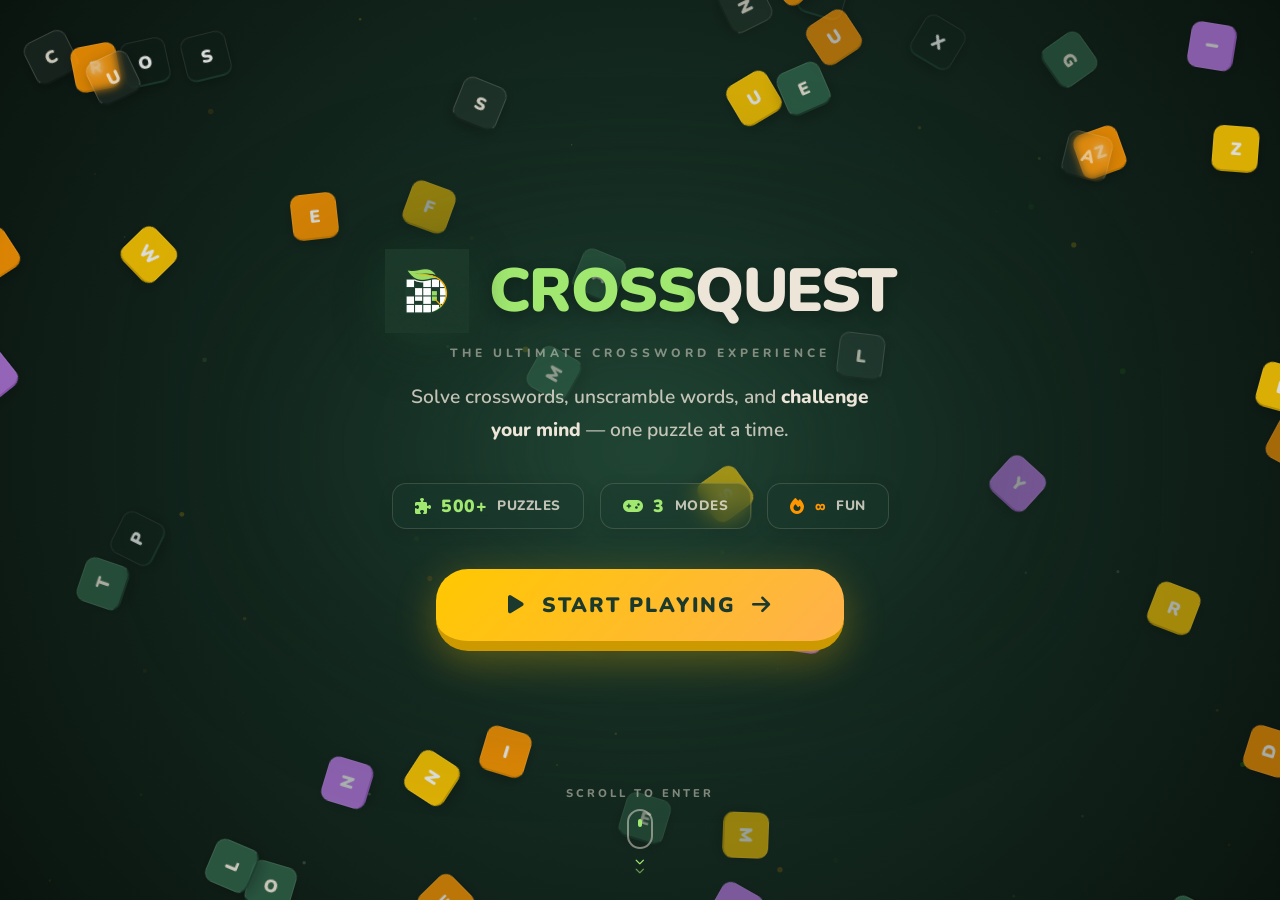
==== index.html @ 6de858f9 "Add files via upload" ====
<!doctype html>
<!-- File guide: Landing entry page with animated background and CTA to open the app dashboard. -->
<html lang="en">
<head>
  <meta charset="UTF-8" />
  <meta name="viewport" content="width=device-width, initial-scale=1.0" />
  <title>CrossQuest — Puzzle Your Mind</title>
  <meta name="description" content="CrossQuest: The ultimate crossword puzzle experience." />
  <link rel="preconnect" href="https://fonts.googleapis.com" />
  <link rel="preconnect" href="https://fonts.gstatic.com" crossorigin />
  <link href="https://fonts.googleapis.com/css2?family=Nunito:wght@400;500;600;700;800;900&display=swap" rel="stylesheet" />
  <link rel="stylesheet" href="https://cdnjs.cloudflare.com/ajax/libs/font-awesome/6.4.0/css/all.min.css" />
  <link rel="stylesheet" href="landing.css" />
</head>
<body>

  <!-- Crossword Tile Background -->
  <div id="tileLayer"></div>

  <!-- Sparkle Particles -->
  <canvas id="sparkleCanvas"></canvas>

  <!-- Radial Glow for Readability -->
  <div class="center-glow"></div>

  <!-- Content -->
  <div class="landing-overlay">
    <div class="landing-inner">

      <div class="landing-logo">
        <div class="logo-icon"></div>
        <div class="logo-text"><span class="green">Cross</span>Quest</div>
      </div>

      <p class="landing-subtitle">The Ultimate Crossword Experience</p>

      <p class="landing-tagline">
        Solve crosswords, unscramble words, and <strong>challenge your mind</strong> — one puzzle at a time.
      </p>

      <div class="landing-stats">
        <div class="stat-pill green"><i class="fa-solid fa-puzzle-piece"></i> <span class="sn">500+</span> Puzzles</div>
        <div class="stat-pill blue"><i class="fa-solid fa-gamepad"></i> <span class="sn">3</span> Modes</div>
        <div class="stat-pill orange"><i class="fa-solid fa-fire"></i> <span class="sn">∞</span> Fun</div>
      </div>

      <a href="home.html" class="enter-btn" id="enterBtn">
        <i class="fa-solid fa-play play-i"></i> Start Playing <i class="fa-solid fa-arrow-right arr"></i>
      </a>

    </div>
  </div>

  <!-- Scroll Indicator -->
  <div class="scroll-indicator">
    <span class="scroll-text">Scroll to enter</span>
    <div class="scroll-mouse"></div>
    <div class="scroll-arrows">
      <i class="fa-solid fa-chevron-down"></i>
      <i class="fa-solid fa-chevron-down"></i>
    </div>
  </div>

</body>
</html>
<script src="script.js"></script>
---- landing.css ----
/* ===================================================
   LANDING PAGE STYLES — landing.css
   CrossQuest Landing Page
   =================================================== */
/* File guide: Styles for the animated landing experience (tiles, glow, hero text, and entry button). */

*, *::before, *::after {
  margin: 0;
  padding: 0;
  box-sizing: border-box;
}

:root {
  --green: #2D5E45;
  --green-dark: #1B3A2D;
  --green-accent: #A0E870;
  --green-accent-dark: #8BD45C;
  --orange: #FF9600;
  --orange-dark: #E08600;
  --yellow: #FFC800;
  --purple: #CE82FF;
  --purple-dark: #B366E2;
  
  --bg-dark: #0A140F;
  --bg-forest: #1B3A2D;
  --bg-page: radial-gradient(circle at center, #1B3A2D 0%, #0A140F 100%);
  
  --cream: #EDE6D8;
  --cream-dim: rgba(237, 230, 216, 0.7);
  --border-color: rgba(200, 189, 168, 0.2);
  --glass-bg: rgba(27, 58, 45, 0.4);
  --glass-border: rgba(237, 230, 216, 0.15);
  
  --text-primary: #EDE6D8;
  --text-secondary: rgba(237, 230, 216, 0.8);
  --text-tertiary: rgba(237, 230, 216, 0.5);
  --font-main: "Nunito", sans-serif;
  --shadow-premium: 0 12px 40px rgba(0, 0, 0, 0.4);
}

html, body {
  width: 100%;
  height: 100%;
  overflow: hidden;
  font-family: var(--font-main);
  -webkit-font-smoothing: antialiased;
  background: var(--bg-dark);
  background-image: var(--bg-page);
  color: var(--text-primary);
}

/* ===== TILE LAYER ===== */
#tileLayer {
  position: fixed;
  inset: 0;
  z-index: 1;
  pointer-events: none;
}

.tile {
  position: absolute;
  left: 0;
  top: 0;
  width: 46px;
  height: 46px;
  border-radius: 10px;
  display: flex;
  align-items: center;
  justify-content: center;
  font-weight: 900;
  font-family: var(--font-main);
  font-size: 1.1rem;
  text-transform: uppercase;
  opacity: 0;
  will-change: transform;
  pointer-events: auto;
  cursor: grab;
  box-shadow: 0 2px 6px rgba(0, 0, 0, .05);
  transition: opacity .8s ease;
  user-select: none;
  -webkit-user-select: none;
}

.tile.visible {
  opacity: var(--tile-opacity, 0.7);
  box-shadow: 0 4px 15px rgba(0, 0, 0, 0.3);
}

.tile.dragging {
  cursor: grabbing;
  z-index: 100;
  opacity: 1 !important;
  filter: brightness(1.2) drop-shadow(0 0 25px rgba(160, 232, 112, 0.4));
  transition: none !important;
}

.tile:hover:not(.dragging) {
  filter: brightness(1.15) drop-shadow(0 0 10px rgba(160, 232, 112, 0.2));
  z-index: 5;
}

.tile.t-green  { background: var(--green);  color: var(--cream); border: 1px solid rgba(255,255,255,0.1);  border-bottom: 2.5px solid var(--green-dark); }
.tile.t-blue   { background: var(--green-vibrant);   color: #fff; border: 1px solid rgba(255,255,255,0.1);   border-bottom: 2.5px solid var(--green-dark); }
.tile.t-orange { background: var(--orange);  color: #fff; border: 1px solid rgba(255,255,255,0.1); border-bottom: 2.5px solid var(--orange-dark); }
.tile.t-purple { background: var(--purple);  color: #fff; border: 1px solid rgba(255,255,255,0.1); border-bottom: 2.5px solid var(--purple-dark); }
.tile.t-yellow { background: var(--yellow);  color: #fff; border: 1px solid rgba(255,255,255,0.1); border-bottom: 2.5px solid #D4A600; }
.tile.t-white  { background: rgba(255,255,255,0.05); color: var(--cream); border: 1px solid rgba(237, 230, 216, 0.2); border-bottom: 2.5px solid rgba(0,0,0,0.3); backdrop-filter: blur(4px); }

/* ===== SPARKLE CANVAS ===== */
#sparkleCanvas {
  position: fixed;
  inset: 0;
  z-index: 2;
  pointer-events: none;
}

/* ===== CENTER GLOW ===== */
.center-glow {
  position: fixed;
  z-index: 3;
  pointer-events: none;
  top: 50%;
  left: 50%;
  transform: translate(-50%, -50%);
  width: 900px;
  height: 600px;
  background: radial-gradient(
    ellipse at center,
    rgba(45, 94, 69, 0.4) 0%,
    rgba(27, 58, 45, 0.25) 35%,
    rgba(10, 20, 15, 0.1) 65%,
    transparent 85%
  );
  filter: blur(40px);
}

/* ===== CONTENT OVERLAY ===== */
.landing-overlay {
  position: fixed;
  inset: 0;
  z-index: 10;
  display: flex;
  flex-direction: column;
  align-items: center;
  justify-content: center;
  text-align: center;
  padding: 24px;
  pointer-events: none;
}

.landing-inner {
  pointer-events: auto;
  max-width: 560px;
  width: 100%;
}

/* ===== LOGO ===== */
.landing-logo {
  display: flex;
  align-items: center;
  justify-content: center;
  gap: 20px;
  margin-bottom: 12px;
  transform: translateY(40px) scale(.9);
  opacity: 0;
  animation: fadeUp .8s cubic-bezier(.16, 1, .3, 1) .3s forwards;
}

.logo-icon {
  width: 84px;
  height: 84px;
  background: url('logo.png') center/contain no-repeat;
  filter: drop-shadow(0 8px 16px rgba(0,0,0,0.3));
  transition: transform 0.4s cubic-bezier(0.175, 0.885, 0.32, 1.275);
  box-shadow: 0 10px 40px rgba(45, 94, 69, 0.4), 0 0 60px rgba(45, 94, 69, 0.1);
  flex-shrink: 0;
  animation: iconBounce 3s ease-in-out infinite 3s;
}
.landing-logo:hover .logo-icon {
  transform: scale(1.08) rotate(-3deg);
}

.logo-text {
  font-size: 3.8rem;
  font-weight: 900;
  text-transform: uppercase;
  letter-spacing: -1.5px;
  line-height: 1;
  color: var(--cream);
  text-shadow: 0 4px 15px rgba(0, 0, 0, 0.3);
}

.logo-text .green {
  color: #A0E870;
}

/* ===== SUBTITLE ===== */
.landing-subtitle {
  font-size: .75rem;
  font-weight: 800;
  text-transform: uppercase;
  letter-spacing: 4px;
  color: var(--text-tertiary);
  margin-bottom: 20px;
  transform: translateY(20px);
  opacity: 0;
  animation: fadeUp .5s ease .5s forwards;
}

/* ===== TAGLINE ===== */
.landing-tagline {
  font-size: 1.2rem;
  font-weight: 600;
  color: var(--text-secondary);
  line-height: 1.7;
  margin-bottom: 36px;
  max-width: 500px;
  margin-left: auto;
  margin-right: auto;
  transform: translateY(20px);
  opacity: 0;
  animation: fadeUp .6s ease .7s forwards;
}

.landing-tagline strong {
  color: var(--text-primary);
  font-weight: 800;
}

/* ===== STATS ===== */
.landing-stats {
  display: flex;
  align-items: center;
  justify-content: center;
  gap: 16px;
  margin-bottom: 40px;
  flex-wrap: wrap;
  transform: translateY(20px);
  opacity: 0;
  animation: fadeUp .6s ease .9s forwards;
}

.stat-pill {
  display: inline-flex;
  align-items: center;
  gap: 10px;
  padding: 10px 22px;
  background: var(--glass-bg);
  backdrop-filter: blur(12px);
  border: 1px solid var(--glass-border);
  border-radius: 14px;
  font-weight: 800;
  font-size: .85rem;
  color: var(--text-secondary);
  text-transform: uppercase;
  letter-spacing: .5px;
  transition: all .3s ease;
  box-shadow: 0 4px 15px rgba(0, 0, 0, 0.1);
}

.stat-pill:hover {
  transform: translateY(-4px);
  background: rgba(45, 94, 69, 0.6);
  border-color: var(--cream-dim);
  box-shadow: 0 8px 25px rgba(0, 0, 0, 0.2);
}

.stat-pill i { font-size: 1rem; }
.stat-pill.green i, .stat-pill.green .sn { color: #A0E870; }
.stat-pill.blue i, .stat-pill.blue .sn { color: var(--green-accent); }
.stat-pill.orange i, .stat-pill.orange .sn { color: var(--orange); }
.sn { font-weight: 900; font-size: 1.1rem; }

/* ===== ENTER BUTTON ===== */
.enter-btn {
  display: inline-flex;
  align-items: center;
  justify-content: center;
  gap: 16px;
  padding: 22px 72px;
  font-size: 1.3rem;
  font-weight: 900;
  font-family: var(--font-main);
  text-transform: uppercase;
  letter-spacing: 2px;
  color: #1B3A2D;
  background: linear-gradient(135deg, #FFC800 0%, #FFB347 50%, #FFC800 100%);
  background-size: 200% auto;
  border: none;
  border-bottom: 10px solid #CC9900;
  border-radius: 32px;
  cursor: pointer;
  text-decoration: none;
  position: relative;
  overflow: hidden;
  box-shadow: 0 10px 40px rgba(255, 200, 0, 0.3);
  transition: all .3s cubic-bezier(0.175, 0.885, 0.32, 1.275);
  transform: translateY(20px);
  opacity: 0;
  animation: fadeUp .6s ease 1.1s forwards, btnShimmer 4s linear infinite;
}

@keyframes btnShimmer {
  0% { background-position: 0% 50%; }
  100% { background-position: 200% 50%; }
}

.enter-btn::after {
  content: '';
  position: absolute;
  top: -50%; left: -50%; width: 200%; height: 200%;
  background: radial-gradient(circle, rgba(255,255,255,0.3) 0%, transparent 60%);
  opacity: 0;
  transition: opacity 0.3s ease;
}

.enter-btn:hover {
  transform: translateY(-8px) scale(1.05) !important;
  box-shadow: 0 15px 50px rgba(255, 200, 0, 0.5), 0 0 30px rgba(255, 200, 0, 0.2);
}

.enter-btn:hover::after { opacity: 1; }

.enter-btn:active {
  transform: translateY(2px) scale(.98) !important;
  border-bottom-width: 2px;
}

.enter-btn .arr { transition: transform .2s ease; }
.enter-btn:hover .arr { transform: translateX(6px); }
.enter-btn:hover .play-i { transform: scale(1.2); }

/* ===== SCROLL INDICATOR ===== */
.scroll-indicator {
  position: fixed;
  bottom: 24px;
  left: 50%;
  transform: translateX(-50%);
  z-index: 10;
  display: flex;
  flex-direction: column;
  align-items: center;
  gap: 8px;
  opacity: 0;
  animation: fadein .8s ease 2.5s forwards;
  pointer-events: none;
}

.scroll-text {
  font-size: .7rem;
  font-weight: 800;
  color: var(--text-tertiary);
  text-transform: uppercase;
  letter-spacing: 3px;
}

.scroll-mouse {
  width: 26px;
  height: 40px;
  border: 2px solid var(--text-tertiary);
  border-radius: 13px;
  position: relative;
}

.scroll-mouse::before {
  content: '';
  position: absolute;
  top: 8px;
  left: 50%;
  transform: translateX(-50%);
  width: 4px;
  height: 8px;
  border-radius: 2px;
  background: #A0E870;
  animation: scrollWheel 2s ease-in-out infinite;
}

.scroll-arrows {
  display: flex;
  flex-direction: column;
  align-items: center;
  gap: 0;
}

.scroll-arrows i {
  color: #A0E870;
  font-size: .6rem;
  animation: bounceD 1.5s ease-in-out infinite;
}

.scroll-arrows i:nth-child(2) {
  animation-delay: .15s;
  opacity: .6;
}

/* Fade overlay is inline on the element */

/* ===== KEYFRAMES ===== */
@keyframes fadeUp {
  to { transform: translateY(0) scale(1); opacity: 1; }
}

@keyframes iconBounce {
  0%, 100% { transform: translateY(0) rotate(0); }
  20% { transform: translateY(-6px) rotate(-4deg); }
  40% { transform: translateY(0) rotate(0); }
  60% { transform: translateY(-3px) rotate(2deg); }
  80% { transform: translateY(0) rotate(0); }
}

@keyframes shimmer {
  0% { transform: translateX(-100%); }
  100% { transform: translateX(100%); }
}

@keyframes btnGlow {
  0%, 100% { box-shadow: 0 6px 28px rgba(88, 204, 2, .35); }
  50% { box-shadow: 0 8px 40px rgba(88, 204, 2, .55), 0 0 70px rgba(88, 204, 2, .12); }
}

@keyframes fadein {
  to { opacity: 1; }
}

@keyframes bounceD {
  0%, 100% { transform: translateY(0); }
  50% { transform: translateY(4px); }
}

@keyframes scrollWheel {
  0% { opacity: 1; transform: translateX(-50%) translateY(0); }
  100% { opacity: 0; transform: translateX(-50%) translateY(12px); }
}

/* ===== RESPONSIVE ===== */
@media (max-width: 640px) {
  .logo-icon { width: 58px; height: 58px; font-size: 1.6rem; border-radius: 16px; }
  .logo-text { font-size: 2.2rem; }
  .landing-tagline { font-size: .95rem; }
  .enter-btn { padding: 16px 40px; font-size: 1rem; border-radius: 16px; }
  .tile { width: 36px; height: 36px; font-size: .85rem; border-radius: 8px; }
  .center-glow { width: 400px; height: 350px; }
}

@media (max-width: 420px) {
  .landing-logo { flex-direction: column; gap: 10px; }
  .logo-icon { width: 64px; height: 64px; font-size: 1.8rem; }
  .features-row { gap: 7px; }
  .feat-badge { padding: 7px 11px; font-size: .68rem; }
}
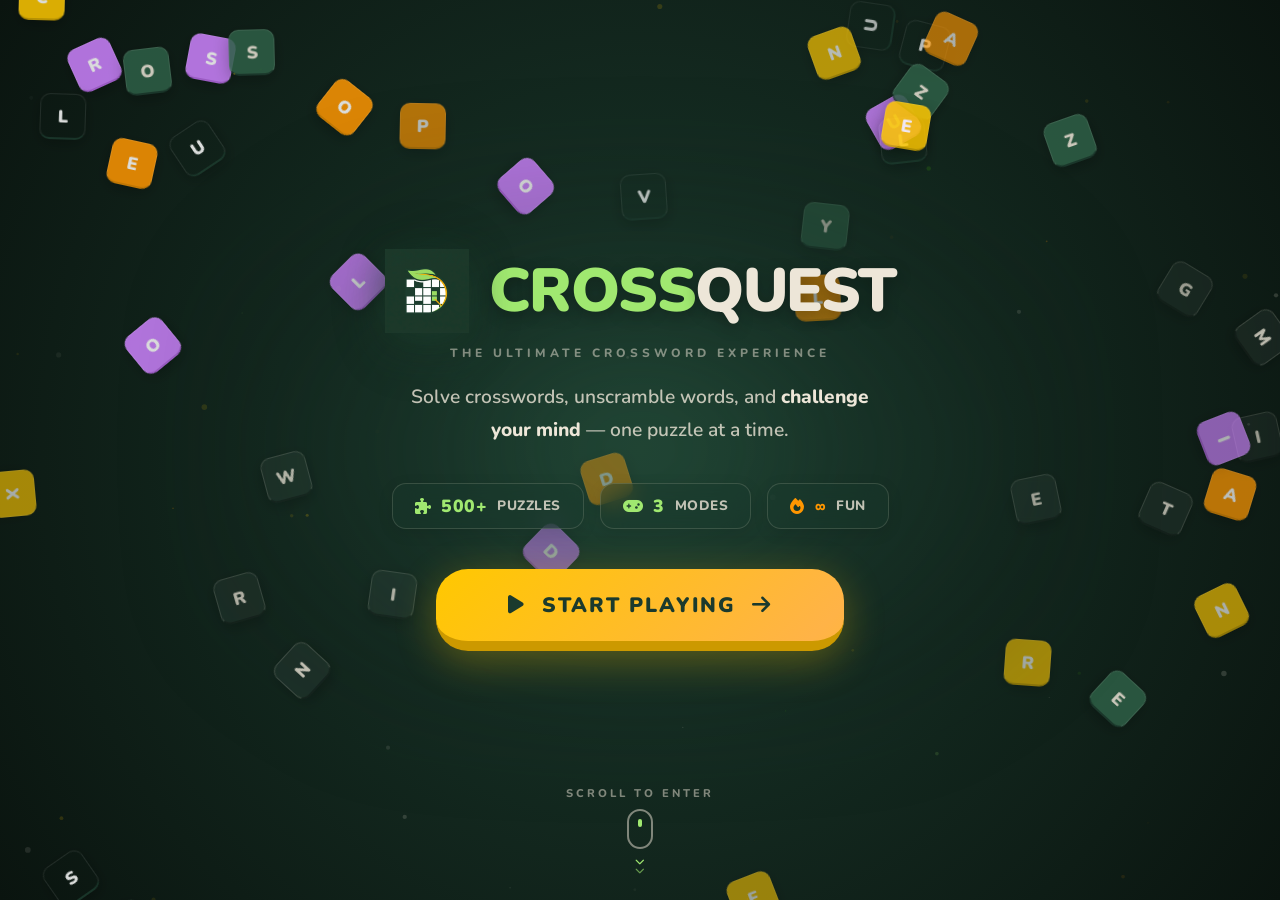
==== commit 91db10c0: "Add files via upload" ====
--- a/index.html
+++ b/index.html
@@ -61,6 +61,7 @@
     </div>
   </div>
 
+  <script src="script.js"></script>
+  <script src="landing.js"></script>
 </body>
 </html>
-<script src="script.js"></script>
